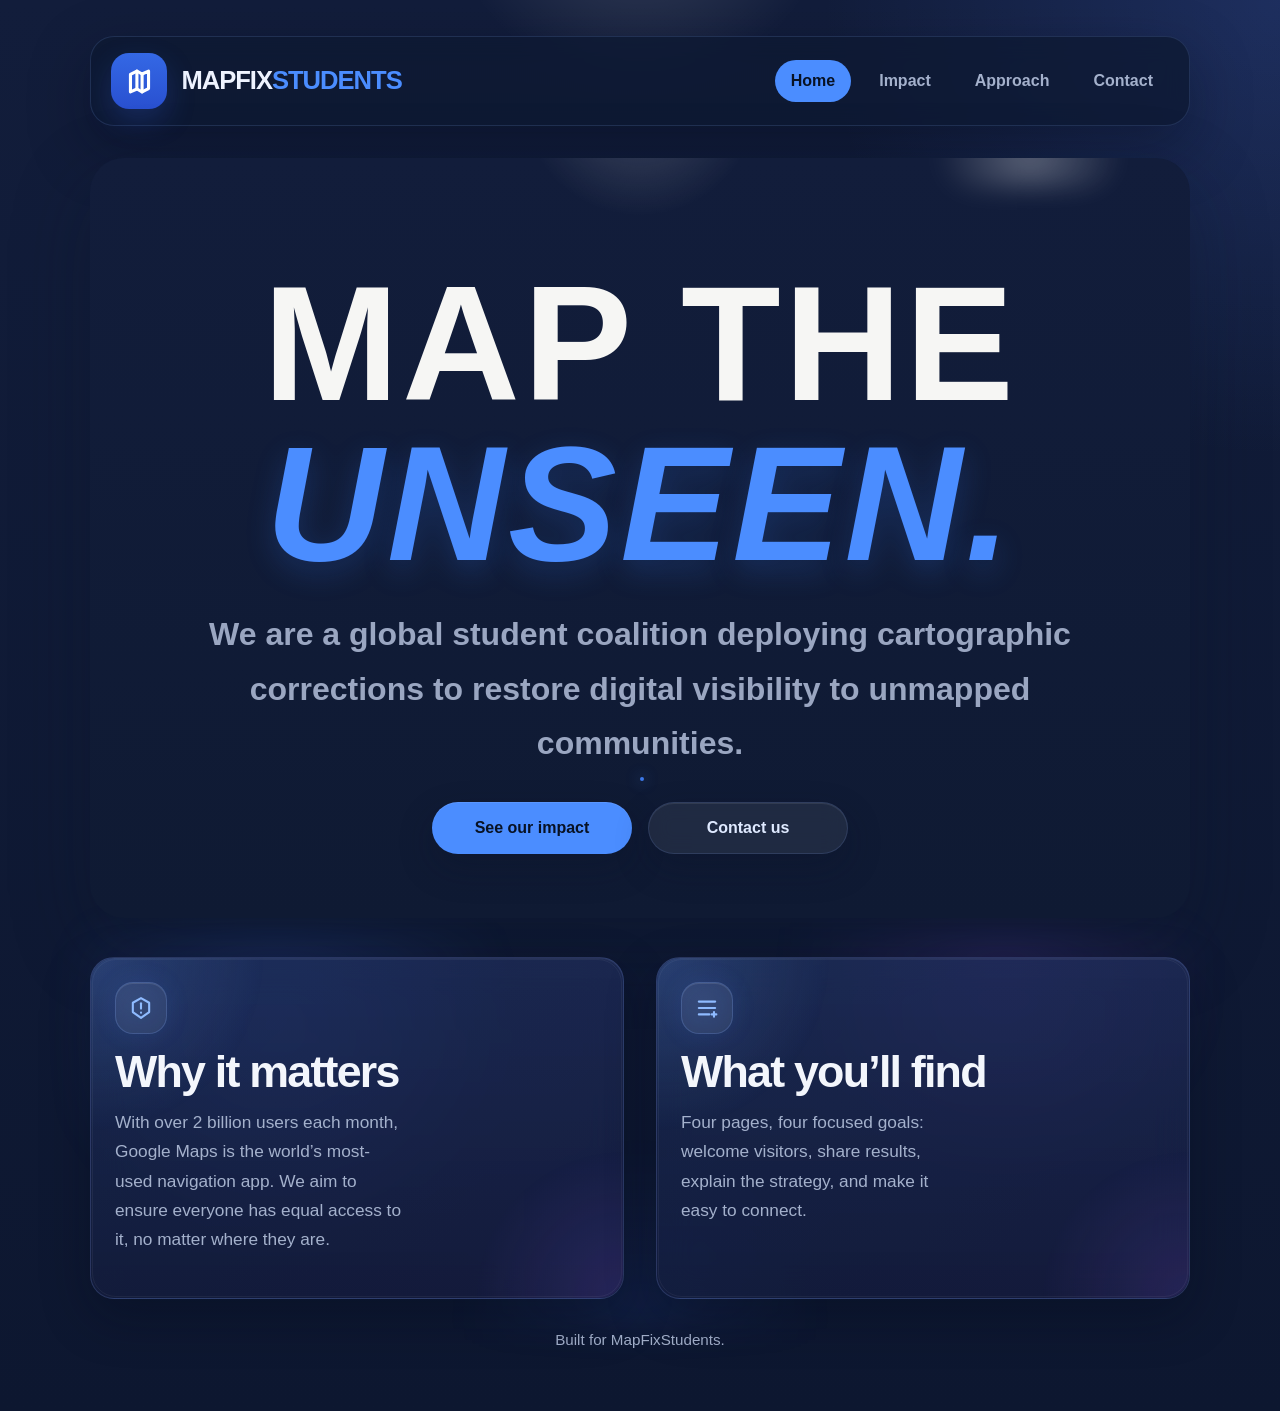
==== index.html @ 77eaa3ee "Add files via upload" ====
<!DOCTYPE html>
<html lang="en">
  <head>
    <meta charset="UTF-8" />
    <meta name="viewport" content="width=device-width, initial-scale=1.0" />
    <title>MapFixStudents | Home</title>
    <link rel="stylesheet" href="styles.css" />
  </head>
  <body>
    <div class="page-shell">
      <header class="site-header">
        <a class="brand" href="index.html" aria-label="MapFixStudents home">
          <span class="brand-mark" aria-hidden="true">
            <svg viewBox="0 0 24 24">
              <path d="M5 6.5 10 4l4 2.2L19 4v13.5L14 20l-4-2.2L5 20Z" />
              <path d="M10 4v13.8M14 6.2V20" />
            </svg>
          </span>
          <span class="brand-text">
            <span class="brand-mapfix">MapFix</span><span class="brand-students">Students</span>
          </span>
        </a>
        <nav class="nav-tabs" aria-label="Main navigation">
          <a class="active" href="index.html">Home</a>
          <a href="impact.html">Impact</a>
          <a href="approach.html">Approach</a>
          <a href="contact.html">Contact</a>
        </nav>
      </header>

      <main>
        <section class="monitor-panel" aria-label="MapFixStudents statement">
          <div class="monitor-inner">
            <h2 class="monitor-title">
              <span class="top">Map The</span>
              <span class="bottom">Unseen.</span>
            </h2>
            <p class="monitor-description">
              We are a global student coalition deploying cartographic
              corrections to restore digital visibility to unmapped communities.
            </p>
            <div class="monitor-actions">
              <a class="button primary monitor-button" href="impact.html">See our impact</a>
              <a class="button secondary monitor-button" href="contact.html">Contact us</a>
            </div>
          </div>
        </section>

        <section class="section feature-grid two">
          <article class="content-card feature-card">
            <div class="feature-icon" aria-hidden="true">
              <svg viewBox="0 0 24 24">
                <path d="M12 3.5 19 7.5v8L12 20.5 5 15.5v-8Z" />
                <path d="M12 8v4.5" />
                <path d="M12 16h.01" />
              </svg>
            </div>
            <h2 class="feature-title">Why it matters</h2>
            <p class="feature-copy">
              With over 2 billion users each month, Google Maps is the world’s
              most-used navigation app. We aim to ensure everyone has equal
              access to it, no matter where they are.
            </p>
          </article>
          <article class="content-card feature-card">
            <div class="feature-icon" aria-hidden="true">
              <svg viewBox="0 0 24 24">
                <path d="M5 6.5h14" />
                <path d="M5 12h14" />
                <path d="M5 17.5h9" />
                <path d="M18 15.5v4" />
                <path d="M16 17.5h4" />
              </svg>
            </div>
            <h2 class="feature-title">What you’ll find</h2>
            <p class="feature-copy">
              Four pages, four focused goals: welcome visitors, share results,
              explain the strategy, and make it easy to connect.
            </p>
          </article>
        </section>
      </main>

      <p class="footer-note">Built for MapFixStudents.</p>
    </div>
  </body>
</html>
---- styles.css ----
:root {
  --bg: #0d1730;
  --surface: rgba(16, 28, 56, 0.82);
  --surface-strong: #14234b;
  --text: #f3f6fc;
  --muted: #a4b1cc;
  --line: rgba(115, 150, 220, 0.18);
  --accent: #4b8dff;
  --accent-dark: #dfeaff;
  --highlight: rgba(75, 141, 255, 0.16);
  --shadow: 0 22px 60px rgba(5, 12, 28, 0.35);
  --monitor-bg: #0f1a33;
  --monitor-line: rgba(73, 132, 243, 0.34);
  --monitor-blue: #4b8dff;
  --monitor-blue-strong: #3475ea;
  --monitor-copy: #9aa6c1;
}

* {
  box-sizing: border-box;
}

@import url("https://fonts.googleapis.com/css2?family=Anton&family=Inter:wght@500;700;800&family=Rajdhani:wght@600;700&family=Sora:wght@700;800&display=swap");

body {
  margin: 0;
  min-height: 100vh;
  font-family: "Avenir Next", "Segoe UI", sans-serif;
  color: var(--text);
  background:
    radial-gradient(circle at 50% -8%, rgba(255, 255, 255, 0.18), transparent 12%),
    radial-gradient(circle at top right, rgba(82, 126, 255, 0.18), transparent 24%),
    linear-gradient(180deg, #121d3b 0%, var(--bg) 100%);
}

body.contact-page {
  color: var(--text);
  background:
    radial-gradient(circle at 50% -8%, rgba(255, 255, 255, 0.18), transparent 12%),
    radial-gradient(circle at top right, rgba(82, 126, 255, 0.18), transparent 24%),
    linear-gradient(180deg, #121d3b 0%, var(--bg) 100%);
}

a {
  color: inherit;
}

.page-shell {
  width: min(1100px, calc(100% - 2rem));
  margin: 0 auto;
  padding: 1.25rem 0 3rem;
}

.site-header {
  display: flex;
  align-items: center;
  justify-content: space-between;
  gap: 1rem;
  padding: 1rem 1.25rem;
  margin-top: 1rem;
  border: 1px solid var(--line);
  border-radius: 24px;
  background: rgba(14, 25, 50, 0.78);
  backdrop-filter: blur(12px);
  box-shadow: var(--shadow);
}

.brand {
  display: inline-flex;
  align-items: center;
  gap: 0.9rem;
  text-decoration: none;
}

.brand-mark {
  position: relative;
  display: inline-flex;
  align-items: center;
  justify-content: center;
  width: 56px;
  height: 56px;
  border-radius: 18px;
  background: linear-gradient(180deg, #3468e5 0%, #2950d0 100%);
  box-shadow: 0 12px 28px rgba(45, 86, 201, 0.28);
}

.brand-mark svg {
  width: 31px;
  height: 31px;
  stroke: #ffffff;
  stroke-width: 2.4;
  fill: none;
  stroke-linecap: round;
  stroke-linejoin: round;
}

.brand-text {
  display: inline-flex;
  align-items: baseline;
  font-family: "Inter", "Avenir Next", sans-serif;
  font-size: clamp(1.25rem, 2vw, 1.65rem);
  font-weight: 800;
  letter-spacing: -0.04em;
  text-transform: uppercase;
  line-height: 1;
}

.brand-text .brand-mapfix {
  color: #eef3ff;
}

.brand-text .brand-students {
  color: #4b8dff;
}

.nav-tabs {
  display: flex;
  flex-wrap: wrap;
  gap: 0.75rem;
}

.nav-tabs a {
  padding: 0.75rem 1rem;
  border-radius: 999px;
  text-decoration: none;
  color: var(--muted);
  font-weight: 600;
  transition: transform 160ms ease, background-color 160ms ease, color 160ms ease;
}

.nav-tabs a:hover,
.nav-tabs a:focus-visible {
  background: var(--highlight);
  color: #ffffff;
  transform: translateY(-1px);
}

.nav-tabs a.active {
  background: var(--accent);
  color: #081224;
}

.hero,
.content-card {
  border: 1px solid var(--line);
  border-radius: 32px;
  background: var(--surface);
  backdrop-filter: blur(10px);
  box-shadow: var(--shadow);
}

.hero {
  margin-top: 2rem;
  padding: 4rem 2rem;
}

.hero.centered {
  text-align: center;
}

.hero.centered h1,
.hero.centered .lead {
  max-width: none;
  margin-left: auto;
  margin-right: auto;
}

.impact-title {
  font-family: "Sora", "Inter", sans-serif;
  font-weight: 800;
  letter-spacing: -0.05em;
}

.eyebrow {
  display: inline-block;
  margin-bottom: 1rem;
  padding: 0.35rem 0.8rem;
  border-radius: 999px;
  background: rgba(75, 141, 255, 0.12);
  color: #7eafff;
  font-size: 0.85rem;
  font-weight: 700;
  letter-spacing: 0.12em;
  text-transform: uppercase;
}

h1,
h2 {
  margin: 0;
  font-family: "Anton", Impact, sans-serif;
  line-height: 1.05;
  letter-spacing: 0.02em;
}

h1 {
  max-width: 12ch;
  font-size: clamp(3rem, 7vw, 5.7rem);
}

h2 {
  font-size: clamp(2rem, 4vw, 3rem);
}

.lead {
  max-width: 56ch;
  margin-top: 1.25rem;
  font-size: 1.08rem;
  line-height: 1.75;
  color: var(--muted);
}

.cta-row {
  display: flex;
  flex-wrap: wrap;
  gap: 1rem;
  margin-top: 2rem;
}

.button {
  display: inline-flex;
  align-items: center;
  justify-content: center;
  min-height: 48px;
  padding: 0.9rem 1.25rem;
  border-radius: 999px;
  text-decoration: none;
  font-weight: 700;
}

.button.primary {
  background: var(--accent);
  color: #081224;
}

.button.secondary {
  border: 1px solid var(--line);
  background: rgba(255, 255, 255, 0.05);
  color: #dfeaff;
}

.grid {
  display: grid;
  gap: 1.25rem;
  margin-top: 1.5rem;
}

.grid.two {
  grid-template-columns: repeat(2, minmax(0, 1fr));
}

.content-card {
  padding: 1.5rem;
}

.content-card p,
.content-card li {
  color: var(--muted);
  line-height: 1.7;
}

.content-card ul {
  margin: 1rem 0 0;
  padding-left: 1.2rem;
}

.stat {
  font-size: clamp(2rem, 4vw, 3.3rem);
  font-weight: 800;
  color: #7eafff;
}

.section {
  margin-top: 2rem;
}

.feature-grid {
  display: grid;
  grid-template-columns: repeat(2, minmax(0, 1fr));
  position: relative;
  gap: 2rem;
  margin-top: 2.4rem;
  align-items: stretch;
}

.feature-grid::before {
  content: "";
  position: absolute;
  inset: -30px -18px;
  z-index: -1;
  border-radius: 34px;
  background:
    radial-gradient(circle at 18% 22%, rgba(71, 118, 255, 0.18), transparent 24%),
    radial-gradient(circle at 82% 10%, rgba(149, 85, 255, 0.14), transparent 22%),
    radial-gradient(circle at 50% 100%, rgba(49, 95, 221, 0.12), transparent 26%);
  filter: blur(16px);
}

.feature-card {
  position: relative;
  overflow: hidden;
  min-height: 0;
  padding: 1.5rem 1.5rem 1.6rem;
  border-radius: 24px;
  border: 1px solid rgba(145, 172, 255, 0.18);
  background:
    linear-gradient(180deg, rgba(28, 43, 84, 0.62) 0%, rgba(17, 25, 54, 0.72) 100%),
    linear-gradient(135deg, rgba(75, 141, 255, 0.12), rgba(138, 86, 255, 0.1));
  backdrop-filter: blur(18px);
  box-shadow:
    0 18px 50px rgba(4, 10, 26, 0.32),
    inset 0 1px 0 rgba(255, 255, 255, 0.06);
  transition:
    transform 220ms ease,
    box-shadow 220ms ease,
    border-color 220ms ease;
}

.feature-card::before {
  content: "";
  position: absolute;
  inset: 0;
  border-radius: inherit;
  background:
    radial-gradient(circle at top left, rgba(112, 164, 255, 0.22), transparent 28%),
    radial-gradient(circle at bottom right, rgba(153, 95, 255, 0.16), transparent 24%);
  opacity: 0.9;
  pointer-events: none;
}

.feature-card::after {
  content: "";
  position: absolute;
  inset: 1px;
  border-radius: inherit;
  border: 1px solid rgba(255, 255, 255, 0.05);
  pointer-events: none;
}

.feature-card:hover,
.feature-card:focus-within {
  transform: translateY(-8px);
  border-color: rgba(131, 178, 255, 0.34);
  box-shadow:
    0 28px 70px rgba(5, 14, 36, 0.42),
    0 0 30px rgba(77, 124, 255, 0.16),
    inset 0 1px 0 rgba(255, 255, 255, 0.08);
}

.feature-icon,
.feature-title,
.feature-copy {
  position: relative;
  z-index: 1;
}

.feature-icon {
  display: inline-flex;
  align-items: center;
  justify-content: center;
  width: 52px;
  height: 52px;
  margin-bottom: 1rem;
  border-radius: 18px;
  border: 1px solid rgba(132, 171, 255, 0.22);
  background: rgba(255, 255, 255, 0.06);
  box-shadow:
    inset 0 1px 0 rgba(255, 255, 255, 0.1),
    0 0 24px rgba(74, 124, 255, 0.12);
  backdrop-filter: blur(12px);
}

.feature-icon svg {
  width: 28px;
  height: 28px;
  stroke: #8fbbff;
  stroke-width: 1.8;
  fill: none;
  stroke-linecap: round;
  stroke-linejoin: round;
}

.feature-title {
  font-family: "Inter", "Segoe UI", sans-serif;
  font-size: clamp(2.1rem, 3.5vw, 3.5rem);
  font-weight: 800;
  line-height: 0.98;
  letter-spacing: -0.04em;
}

.feature-copy {
  max-width: 30ch;
  margin-top: 0.9rem;
  color: #bcc6df;
  font-family: "Inter", "Segoe UI", sans-serif;
  font-size: clamp(1rem, 1.35vw, 1.2rem);
  font-weight: 500;
  line-height: 1.6;
}

.footer-note {
  margin-top: 2rem;
  text-align: center;
  color: var(--muted);
  font-size: 0.95rem;
}

.contact-page .footer-note {
  color: #657694;
}

.contact-layout {
  display: grid;
  grid-template-columns: minmax(0, 1.05fr) minmax(420px, 0.9fr);
  gap: 3.5rem;
  align-items: start;
  margin-top: 2.5rem;
}

.contact-copy {
  padding: 0.5rem 0 0;
}

.contact-kicker {
  display: inline-block;
  color: #2d56d7;
  font-family: "Rajdhani", "Inter", sans-serif;
  font-size: 1.2rem;
  font-weight: 700;
  letter-spacing: 0.35em;
  text-transform: uppercase;
}

.contact-title {
  max-width: 7ch;
  margin-top: 1.75rem;
  color: #f4f7ff;
  font-family: "Sora", "Inter", sans-serif;
  font-size: clamp(3.7rem, 8vw, 7rem);
  font-weight: 800;
  line-height: 0.95;
  letter-spacing: -0.08em;
}

.contact-intro {
  max-width: 18ch;
  margin-top: 2.2rem;
  color: #aeb9d3;
  font-family: "Inter", "Segoe UI", sans-serif;
  font-size: clamp(1.35rem, 2.2vw, 1.9rem);
  font-weight: 600;
  line-height: 1.62;
}

.contact-hq-card {
  display: flex;
  align-items: center;
  gap: 1.5rem;
  width: min(100%, 620px);
  margin-top: 3.4rem;
  padding: 2rem 2.2rem;
  border: 1px solid rgba(53, 94, 198, 0.08);
  border-radius: 32px;
  background:
    radial-gradient(circle at bottom left, rgba(65, 127, 255, 0.12), transparent 28%),
    linear-gradient(180deg, rgba(255, 255, 255, 0.96) 0%, rgba(247, 250, 255, 0.96) 100%);
  box-shadow: 0 22px 60px rgba(38, 69, 136, 0.08);
}

.contact-hq-icon {
  display: inline-flex;
  align-items: center;
  justify-content: center;
  width: 96px;
  height: 96px;
  border-radius: 28px;
  background: linear-gradient(180deg, #3159db 0%, #2b51d0 100%);
  box-shadow: 0 16px 40px rgba(49, 89, 219, 0.22);
}

.contact-hq-icon svg {
  width: 42px;
  height: 42px;
  stroke: #ffffff;
  stroke-width: 1.9;
  fill: none;
  stroke-linecap: round;
  stroke-linejoin: round;
}

.contact-hq-label {
  margin: 0 0 0.55rem;
  color: #a0adc2;
  font-family: "Rajdhani", "Inter", sans-serif;
  font-size: 1.05rem;
  font-weight: 700;
  letter-spacing: 0.18em;
  text-transform: uppercase;
}

.contact-hq-email {
  color: #111b35;
  font-family: "Inter", "Segoe UI", sans-serif;
  font-size: clamp(1.8rem, 2.5vw, 2.35rem);
  font-weight: 800;
  letter-spacing: -0.05em;
  text-decoration: none;
}

.contact-form-shell {
  position: relative;
  overflow: hidden;
  padding: 3.2rem 3rem 3rem;
  border-radius: 58px;
  background: linear-gradient(180deg, #111c39 0%, #111a34 100%);
  box-shadow: 0 34px 90px rgba(10, 22, 53, 0.24);
}

.contact-form-orb {
  position: absolute;
  top: -90px;
  right: -70px;
  width: 290px;
  height: 290px;
  border-radius: 50%;
  background: radial-gradient(circle, rgba(43, 75, 157, 0.9) 0%, rgba(26, 44, 92, 0.92) 55%, rgba(17, 28, 57, 0) 72%);
  opacity: 0.95;
}

.contact-form-title {
  position: relative;
  z-index: 1;
  color: #ffffff;
  font-family: "Inter", "Segoe UI", sans-serif;
  font-size: clamp(2rem, 3vw, 3.25rem);
  font-weight: 800;
  letter-spacing: -0.06em;
}

.contact-form {
  position: relative;
  z-index: 1;
  display: grid;
  gap: 2rem;
  margin-top: 2.6rem;
}

.contact-form input,
.contact-form textarea {
  width: 100%;
  border: 0;
  border-radius: 30px;
  background: #263148;
  color: #ffffff;
  font-family: "Inter", "Segoe UI", sans-serif;
  font-size: 1.15rem;
  font-weight: 700;
  outline: none;
}

.contact-form input {
  min-height: 118px;
  padding: 0 2rem;
}

.contact-form textarea {
  min-height: 265px;
  padding: 2rem;
  resize: vertical;
}

.contact-form input::placeholder,
.contact-form textarea::placeholder {
  color: #6b7b98;
}

.contact-submit {
  display: inline-flex;
  align-items: center;
  justify-content: center;
  gap: 0.75rem;
  min-height: 124px;
  border: 0;
  border-radius: 32px;
  background: linear-gradient(180deg, #3b69e9 0%, #2f63e5 100%);
  color: #ffffff;
  font-family: "Inter", "Segoe UI", sans-serif;
  font-size: clamp(1.5rem, 2vw, 2rem);
  font-weight: 800;
  letter-spacing: -0.05em;
  cursor: pointer;
  box-shadow: 0 16px 40px rgba(47, 99, 229, 0.34);
  transition: transform 180ms ease, box-shadow 180ms ease;
}

.contact-submit:hover,
.contact-submit:focus-visible {
  transform: translateY(-3px);
  box-shadow: 0 24px 52px rgba(47, 99, 229, 0.42);
}

.sr-only {
  position: absolute;
  width: 1px;
  height: 1px;
  padding: 0;
  margin: -1px;
  overflow: hidden;
  clip: rect(0, 0, 0, 0);
  white-space: nowrap;
  border: 0;
}

.monitor-panel {
  position: relative;
  overflow: hidden;
  margin-top: 2rem;
  padding: 4.5rem 1.5rem 4rem;
  border-radius: 34px;
  background:
    radial-gradient(circle at 50% -8%, rgba(255, 255, 255, 0.2), transparent 12%),
    linear-gradient(180deg, #121d3b 0%, var(--monitor-bg) 100%);
  box-shadow: 0 28px 80px rgba(11, 20, 40, 0.28);
}

.monitor-panel::before,
.monitor-panel::after {
  content: "";
  position: absolute;
  border-radius: 999px;
  pointer-events: none;
}

.monitor-panel::before {
  top: -34px;
  right: 70px;
  width: 180px;
  height: 64px;
  background: radial-gradient(circle, rgba(255, 255, 255, 0.85), rgba(255, 255, 255, 0));
  filter: blur(12px);
  opacity: 0.35;
}

.monitor-panel::after {
  inset: auto auto 18% 50%;
  width: 4px;
  height: 4px;
  background: rgba(65, 132, 255, 0.9);
  box-shadow: 0 0 14px rgba(65, 132, 255, 0.9);
}

.monitor-inner {
  position: relative;
  z-index: 1;
  max-width: 1080px;
  margin: 0 auto;
  text-align: center;
}

.monitor-status {
  display: inline-flex;
  align-items: center;
  justify-content: center;
  min-width: min(100%, 590px);
  padding: 0.95rem 1.5rem 0.9rem;
  border: 1.5px solid var(--monitor-line);
  border-radius: 999px;
  color: #5f95ec;
  font-family: "Rajdhani", "Avenir Next", sans-serif;
  font-size: clamp(1rem, 1.5vw, 1.3rem);
  font-weight: 700;
  letter-spacing: 0.22em;
  text-transform: uppercase;
}

.monitor-title {
  margin-top: 2.6rem;
  line-height: 0.88;
  text-transform: uppercase;
}

.monitor-title .top,
.monitor-title .bottom {
  display: block;
  font-family: "Anton", Impact, sans-serif;
  font-size: clamp(5rem, 16vw, 10.2rem);
  letter-spacing: 0.02em;
}

.monitor-title .top {
  color: #f6f6f4;
}

.monitor-title .bottom {
  margin-top: 0.1em;
  color: var(--monitor-blue);
  font-style: italic;
  text-shadow: 0 10px 30px rgba(52, 117, 234, 0.24);
}

.monitor-description {
  max-width: 900px;
  margin: 2rem auto 0;
  color: var(--monitor-copy);
  font-family: "Inter", "Segoe UI", sans-serif;
  font-size: clamp(1.35rem, 2.6vw, 2rem);
  font-weight: 700;
  line-height: 1.7;
}

.monitor-actions {
  display: flex;
  justify-content: center;
  flex-wrap: wrap;
  gap: 1rem;
  margin-top: 2rem;
}

.monitor-button {
  min-width: 200px;
  padding: 1rem 1.5rem;
  border-radius: 999px;
  box-shadow:
    0 14px 34px rgba(10, 18, 40, 0.28),
    inset 0 1px 0 rgba(255, 255, 255, 0.08);
}

.monitor-button.secondary {
  background: rgba(255, 255, 255, 0.07);
  backdrop-filter: blur(10px);
}

@media (max-width: 760px) {
  .site-header {
    flex-direction: column;
    align-items: flex-start;
  }

  .nav-tabs {
    width: 100%;
  }

  .nav-tabs a {
    flex: 1 1 calc(50% - 0.75rem);
    text-align: center;
  }

  .hero {
    padding: 3rem 1.25rem;
  }

  .grid.two {
    grid-template-columns: 1fr;
  }

  .feature-grid {
    grid-template-columns: 1fr;
    gap: 1.25rem;
  }

  .feature-grid::before {
    inset: -18px -10px;
  }

  .feature-card {
    min-height: 0;
    padding: 1.5rem 1.35rem 1.6rem;
  }

  .feature-icon {
    width: 56px;
    height: 56px;
    border-radius: 18px;
    margin-bottom: 1rem;
  }

  .feature-copy {
    max-width: none;
    line-height: 1.6;
  }

  .monitor-panel {
    padding: 3rem 1rem 2.75rem;
  }

  .monitor-status {
    min-width: 0;
    width: 100%;
    letter-spacing: 0.12em;
  }

  .monitor-description {
    line-height: 1.5;
  }

  .monitor-actions {
    margin-top: 1.6rem;
  }

  .monitor-button {
    width: 100%;
    min-width: 0;
  }

  .contact-layout {
    grid-template-columns: 1fr;
    gap: 2rem;
  }

  .contact-title,
  .contact-intro {
    max-width: none;
  }

  .contact-hq-card {
    padding: 1.5rem;
    border-radius: 24px;
  }

  .contact-hq-icon {
    width: 74px;
    height: 74px;
    border-radius: 22px;
  }

  .contact-form-shell {
    padding: 2rem 1.25rem 1.25rem;
    border-radius: 34px;
  }

  .contact-form {
    gap: 1.25rem;
    margin-top: 1.5rem;
  }

  .contact-form input {
    min-height: 72px;
    padding: 0 1.2rem;
    border-radius: 22px;
  }

  .contact-form textarea {
    min-height: 180px;
    padding: 1.2rem;
    border-radius: 22px;
  }

  .contact-submit {
    min-height: 78px;
    border-radius: 24px;
    font-size: 1.25rem;
  }
}
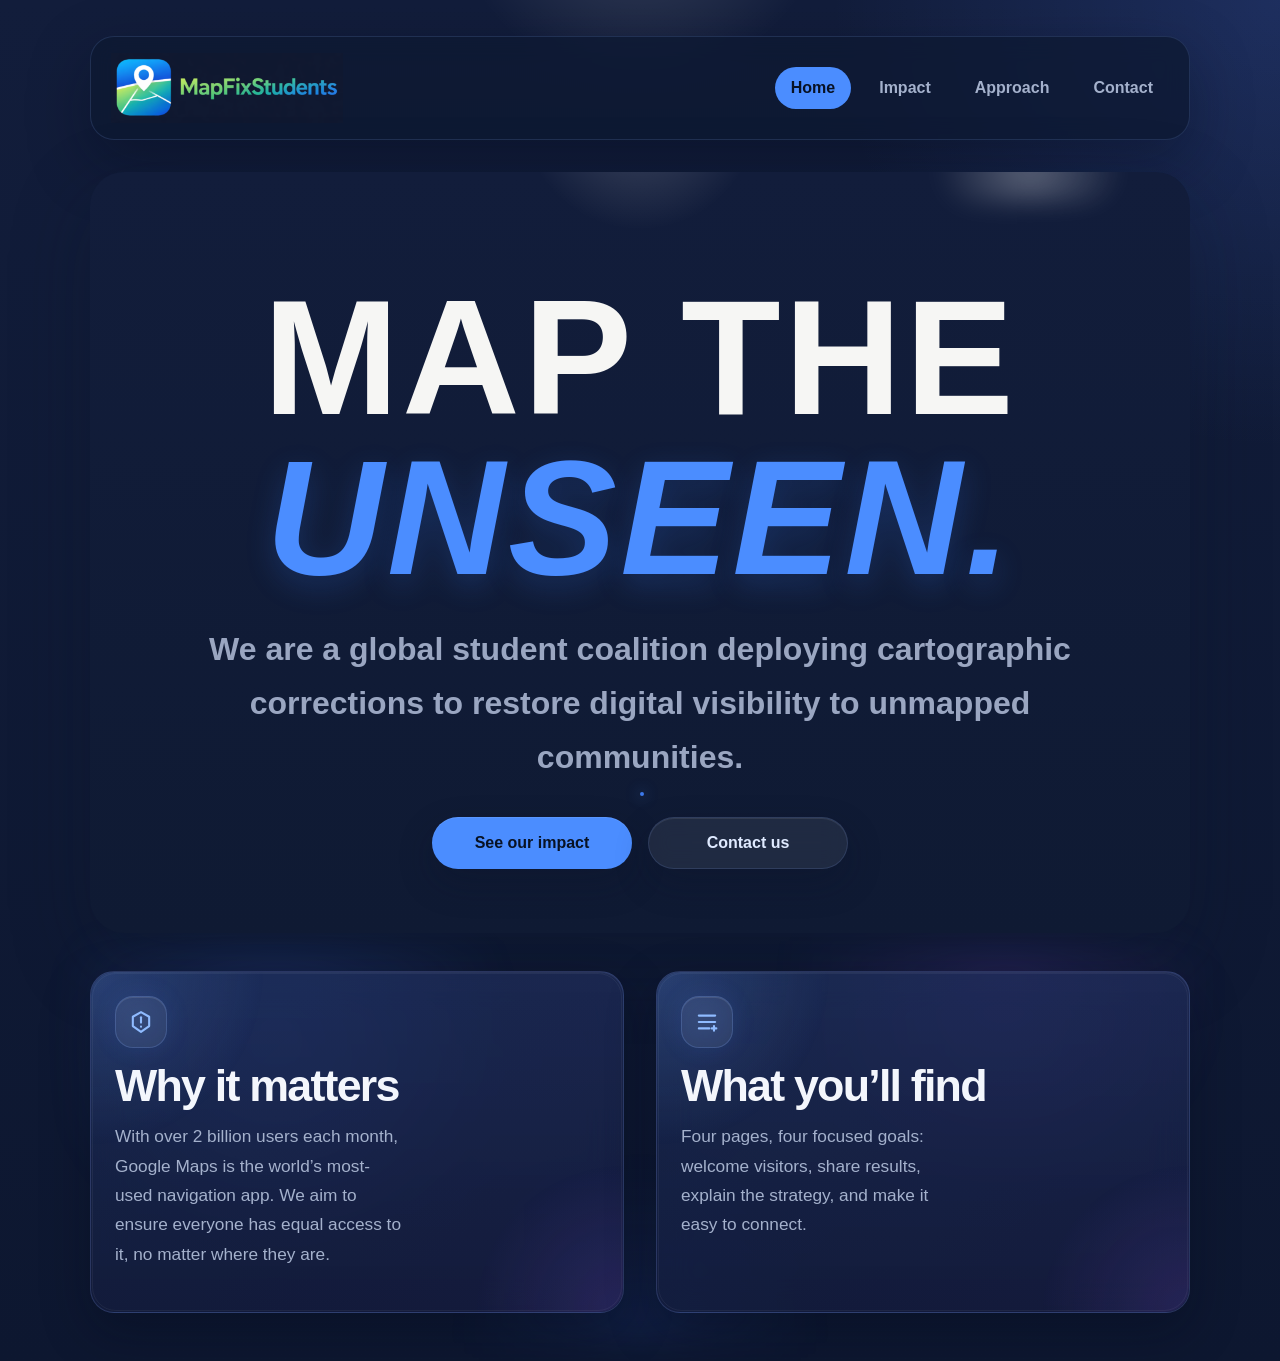
==== commit 1abbd62a: "Add files via upload" ====
--- a/index.html
+++ b/index.html
@@ -4,21 +4,14 @@
     <meta charset="UTF-8" />
     <meta name="viewport" content="width=device-width, initial-scale=1.0" />
     <title>MapFixStudents | Home</title>
+    <link rel="icon" type="image/png" href="favicon.png" />
     <link rel="stylesheet" href="styles.css" />
   </head>
   <body>
     <div class="page-shell">
       <header class="site-header">
         <a class="brand" href="index.html" aria-label="MapFixStudents home">
-          <span class="brand-mark" aria-hidden="true">
-            <svg viewBox="0 0 24 24">
-              <path d="M5 6.5 10 4l4 2.2L19 4v13.5L14 20l-4-2.2L5 20Z" />
-              <path d="M10 4v13.8M14 6.2V20" />
-            </svg>
-          </span>
-          <span class="brand-text">
-            <span class="brand-mapfix">MapFix</span><span class="brand-students">Students</span>
-          </span>
+          <img class="brand-logo" src="logo.png?v=4" alt="MapFixStudents" />
         </a>
         <nav class="nav-tabs" aria-label="Main navigation">
           <a class="active" href="index.html">Home</a>
@@ -80,8 +73,6 @@
           </article>
         </section>
       </main>
-
-      <p class="footer-note">Built for MapFixStudents.</p>
     </div>
   </body>
 </html>
--- a/styles.css
+++ b/styles.css
@@ -68,49 +68,16 @@
 .brand {
   display: inline-flex;
   align-items: center;
-  gap: 0.9rem;
+  justify-content: center;
   text-decoration: none;
 }
 
-.brand-mark {
-  position: relative;
-  display: inline-flex;
-  align-items: center;
-  justify-content: center;
-  width: 56px;
-  height: 56px;
-  border-radius: 18px;
-  background: linear-gradient(180deg, #3468e5 0%, #2950d0 100%);
-  box-shadow: 0 12px 28px rgba(45, 86, 201, 0.28);
-}
-
-.brand-mark svg {
-  width: 31px;
-  height: 31px;
-  stroke: #ffffff;
-  stroke-width: 2.4;
-  fill: none;
-  stroke-linecap: round;
-  stroke-linejoin: round;
-}
-
-.brand-text {
-  display: inline-flex;
-  align-items: baseline;
-  font-family: "Inter", "Avenir Next", sans-serif;
-  font-size: clamp(1.25rem, 2vw, 1.65rem);
-  font-weight: 800;
-  letter-spacing: -0.04em;
-  text-transform: uppercase;
-  line-height: 1;
-}
-
-.brand-text .brand-mapfix {
-  color: #eef3ff;
-}
-
-.brand-text .brand-students {
-  color: #4b8dff;
+.brand-logo {
+  display: block;
+  width: auto;
+  height: clamp(64px, 5.5vw, 80px);
+  max-width: min(380px, 48vw);
+  object-fit: contain;
 }
 
 .nav-tabs {
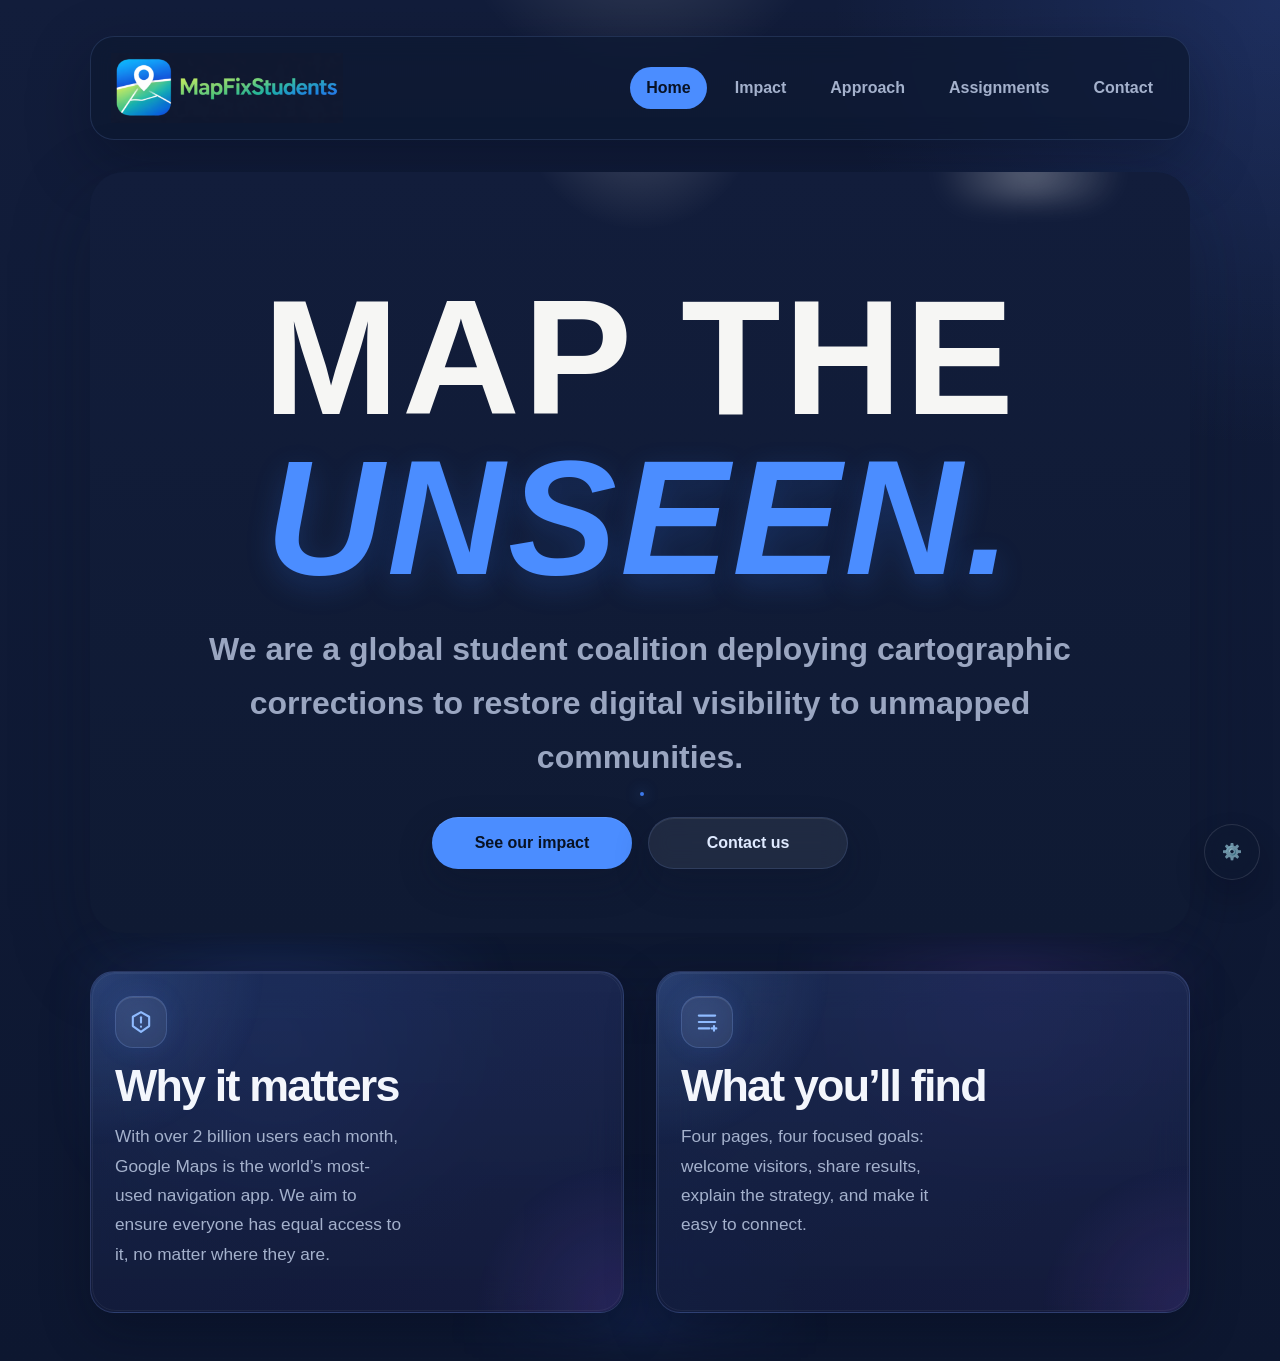
==== commit 1840b99c: "Add files via upload" ====
--- a/index.html
+++ b/index.html
@@ -4,7 +4,7 @@
     <meta charset="UTF-8" />
     <meta name="viewport" content="width=device-width, initial-scale=1.0" />
     <title>MapFixStudents | Home</title>
-    <link rel="icon" type="image/png" href="favicon.png" />
+    <link rel="icon" type="image/png" href="favicon.png?v=2" />
     <link rel="stylesheet" href="styles.css" />
   </head>
   <body>
@@ -17,6 +17,7 @@
           <a class="active" href="index.html">Home</a>
           <a href="impact.html">Impact</a>
           <a href="approach.html">Approach</a>
+          <a href="assignments.html">Assignments</a>
           <a href="contact.html">Contact</a>
         </nav>
       </header>
@@ -73,6 +74,15 @@
           </article>
         </section>
       </main>
+
+      <button
+        class="dev-mode-toggle"
+        type="button"
+        aria-label="Toggle developer mode"
+      >
+        ⚙️
+      </button>
     </div>
+    <script src="dev-mode.js"></script>
   </body>
 </html>
--- a/styles.css
+++ b/styles.css
@@ -20,7 +20,7 @@
   box-sizing: border-box;
 }
 
-@import url("https://fonts.googleapis.com/css2?family=Anton&family=Inter:wght@500;700;800&family=Rajdhani:wght@600;700&family=Sora:wght@700;800&display=swap");
+@import url("https://fonts.googleapis.com/css2?family=Anton&family=Inter:wght@500;700;800&family=Montserrat:wght@800&family=Poppins:wght@600;700&family=Rajdhani:wght@600;700&family=Sora:wght@700;800&display=swap");
 
 body {
   margin: 0;
@@ -134,6 +134,12 @@
 
 .impact-title {
   font-family: "Sora", "Inter", sans-serif;
+  font-weight: 800;
+  letter-spacing: -0.05em;
+}
+
+.assignments-title {
+  font-family: "Montserrat", "Inter", sans-serif;
   font-weight: 800;
   letter-spacing: -0.05em;
 }
@@ -565,6 +571,30 @@
   box-shadow: 0 24px 52px rgba(47, 99, 229, 0.42);
 }
 
+.impact-map-section {
+  margin-top: 2rem;
+  padding-top: 2rem;
+  border-top: 1px solid var(--line);
+}
+
+.impact-map-caption {
+  margin-bottom: 1rem;
+  text-align: center;
+  font-family: "Poppins", "Inter", sans-serif;
+  font-weight: 700;
+  letter-spacing: -0.03em;
+}
+
+.impact-map-frame {
+  display: block;
+  width: 100%;
+  min-height: 640px;
+  border: 0;
+  border-radius: 28px;
+  overflow: hidden;
+  box-shadow: var(--shadow);
+}
+
 .sr-only {
   position: absolute;
   width: 1px;
@@ -575,6 +605,51 @@
   clip: rect(0, 0, 0, 0);
   white-space: nowrap;
   border: 0;
+}
+
+.dev-mode-toggle {
+  position: fixed;
+  right: 1.25rem;
+  bottom: 1.25rem;
+  z-index: 1000;
+  display: inline-flex;
+  align-items: center;
+  justify-content: center;
+  min-width: 56px;
+  height: 56px;
+  padding: 0 1rem;
+  border: 1px solid rgba(255, 255, 255, 0.14);
+  border-radius: 999px;
+  background: rgba(15, 26, 51, 0.72);
+  color: #f4f7ff;
+  font-family: "Inter", "Segoe UI", sans-serif;
+  font-size: 1rem;
+  font-weight: 700;
+  line-height: 1;
+  cursor: pointer;
+  opacity: 0.8;
+  backdrop-filter: blur(12px);
+  box-shadow: 0 16px 34px rgba(4, 10, 26, 0.28);
+  transition:
+    opacity 160ms ease,
+    transform 160ms ease,
+    box-shadow 160ms ease,
+    background-color 160ms ease;
+}
+
+.dev-mode-toggle:hover,
+.dev-mode-toggle:focus-visible {
+  opacity: 1;
+  transform: translateY(-2px);
+  box-shadow: 0 22px 42px rgba(4, 10, 26, 0.36);
+}
+
+body.dev-mode .dev-mode-toggle {
+  min-width: 112px;
+  background: rgba(75, 141, 255, 0.9);
+  color: #081224;
+  border-color: rgba(75, 141, 255, 0.4);
+  opacity: 1;
 }
 
 .monitor-panel {
@@ -816,4 +891,16 @@
     border-radius: 24px;
     font-size: 1.25rem;
   }
-}
+
+  .impact-map-frame {
+    min-height: 480px;
+    border-radius: 22px;
+  }
+
+  .dev-mode-toggle {
+    right: 1rem;
+    bottom: 1rem;
+    min-width: 52px;
+    height: 52px;
+  }
+}
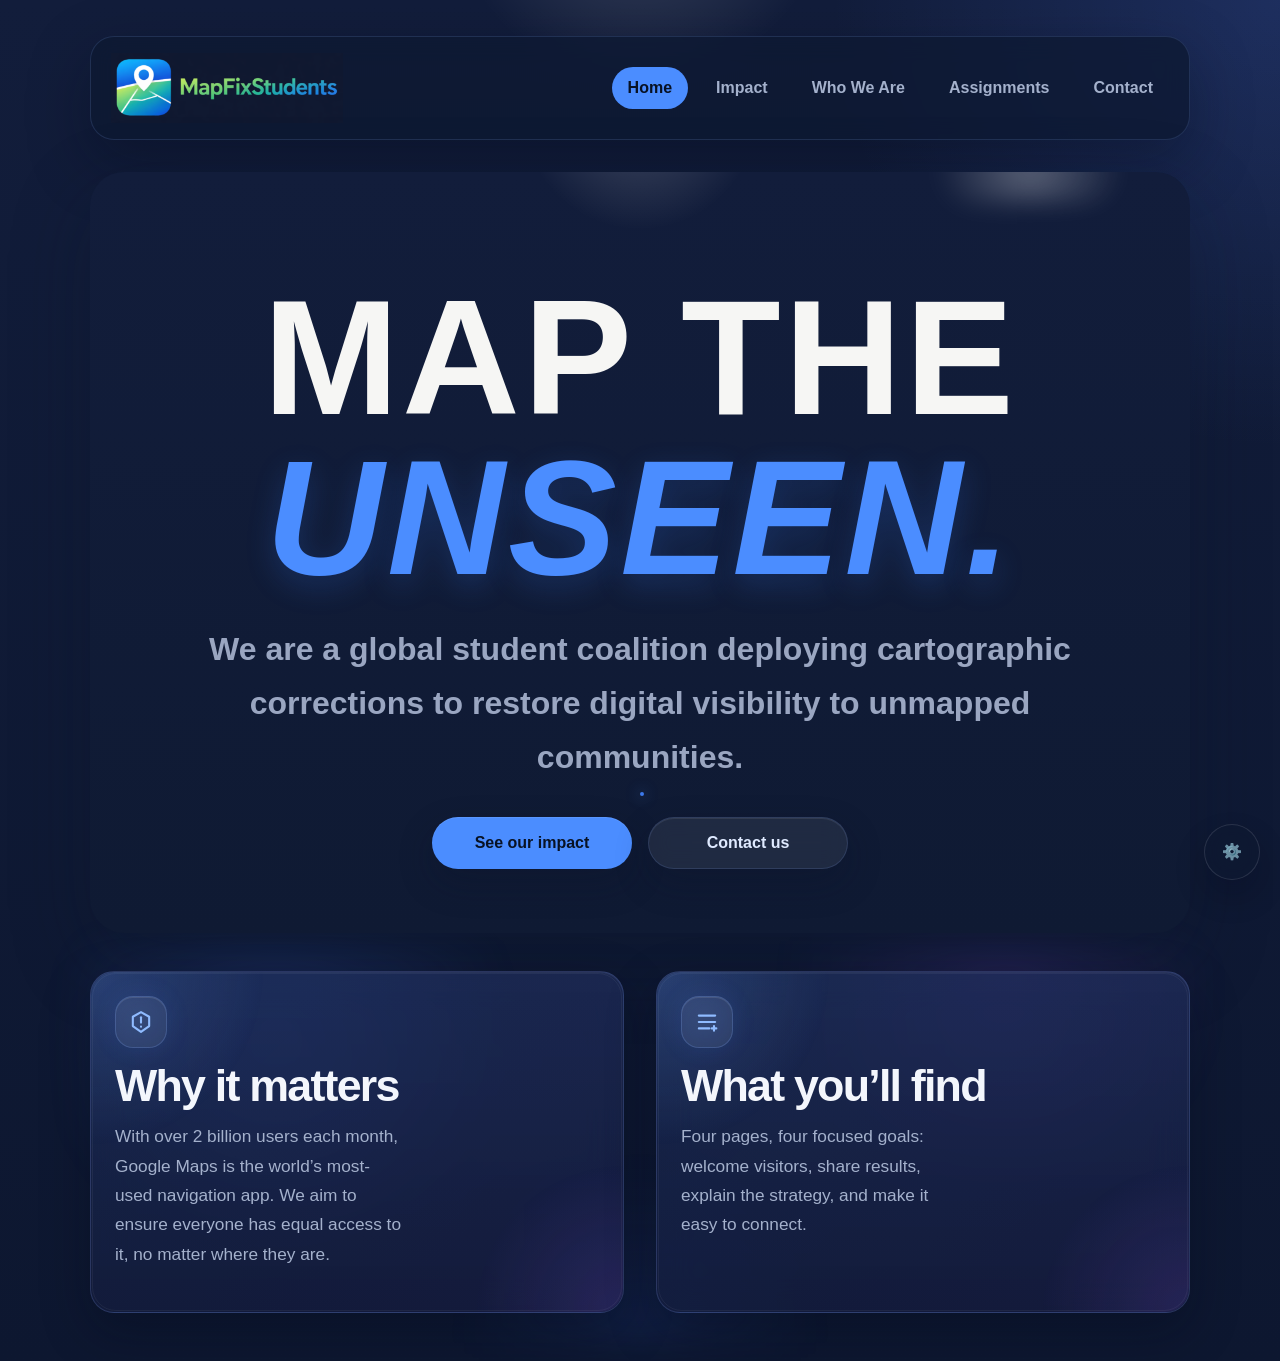
==== commit 120412ae: "Add files via upload" ====
--- a/index.html
+++ b/index.html
@@ -16,7 +16,7 @@
         <nav class="nav-tabs" aria-label="Main navigation">
           <a class="active" href="index.html">Home</a>
           <a href="impact.html">Impact</a>
-          <a href="approach.html">Approach</a>
+          <a href="approach.html">Who We Are</a>
           <a href="assignments.html">Assignments</a>
           <a href="contact.html">Contact</a>
         </nav>
--- a/styles.css
+++ b/styles.css
@@ -585,10 +585,29 @@
   letter-spacing: -0.03em;
 }
 
+.impact-leaderboard-header {
+  margin-top: 2rem;
+  padding-top: 2rem;
+  border-top: 1px solid var(--line);
+}
+
 .impact-map-frame {
   display: block;
   width: 100%;
-  min-height: 640px;
+  height: 100px;
+  min-height: 700px;
+  border: 0;
+  border-radius: 28px;
+  overflow: hidden;
+  box-shadow: var(--shadow);
+}
+
+.impact-leaderboard-frame {
+  display: block;
+  width: 100%;
+  height: 100px;
+  min-height: 900px;
+  margin-top: 1.5rem;
   border: 0;
   border-radius: 28px;
   overflow: hidden;
@@ -893,7 +912,12 @@
   }
 
   .impact-map-frame {
-    min-height: 480px;
+    min-height: 520px;
+    border-radius: 22px;
+  }
+
+  .impact-leaderboard-frame {
+    min-height: 900px;
     border-radius: 22px;
   }
 
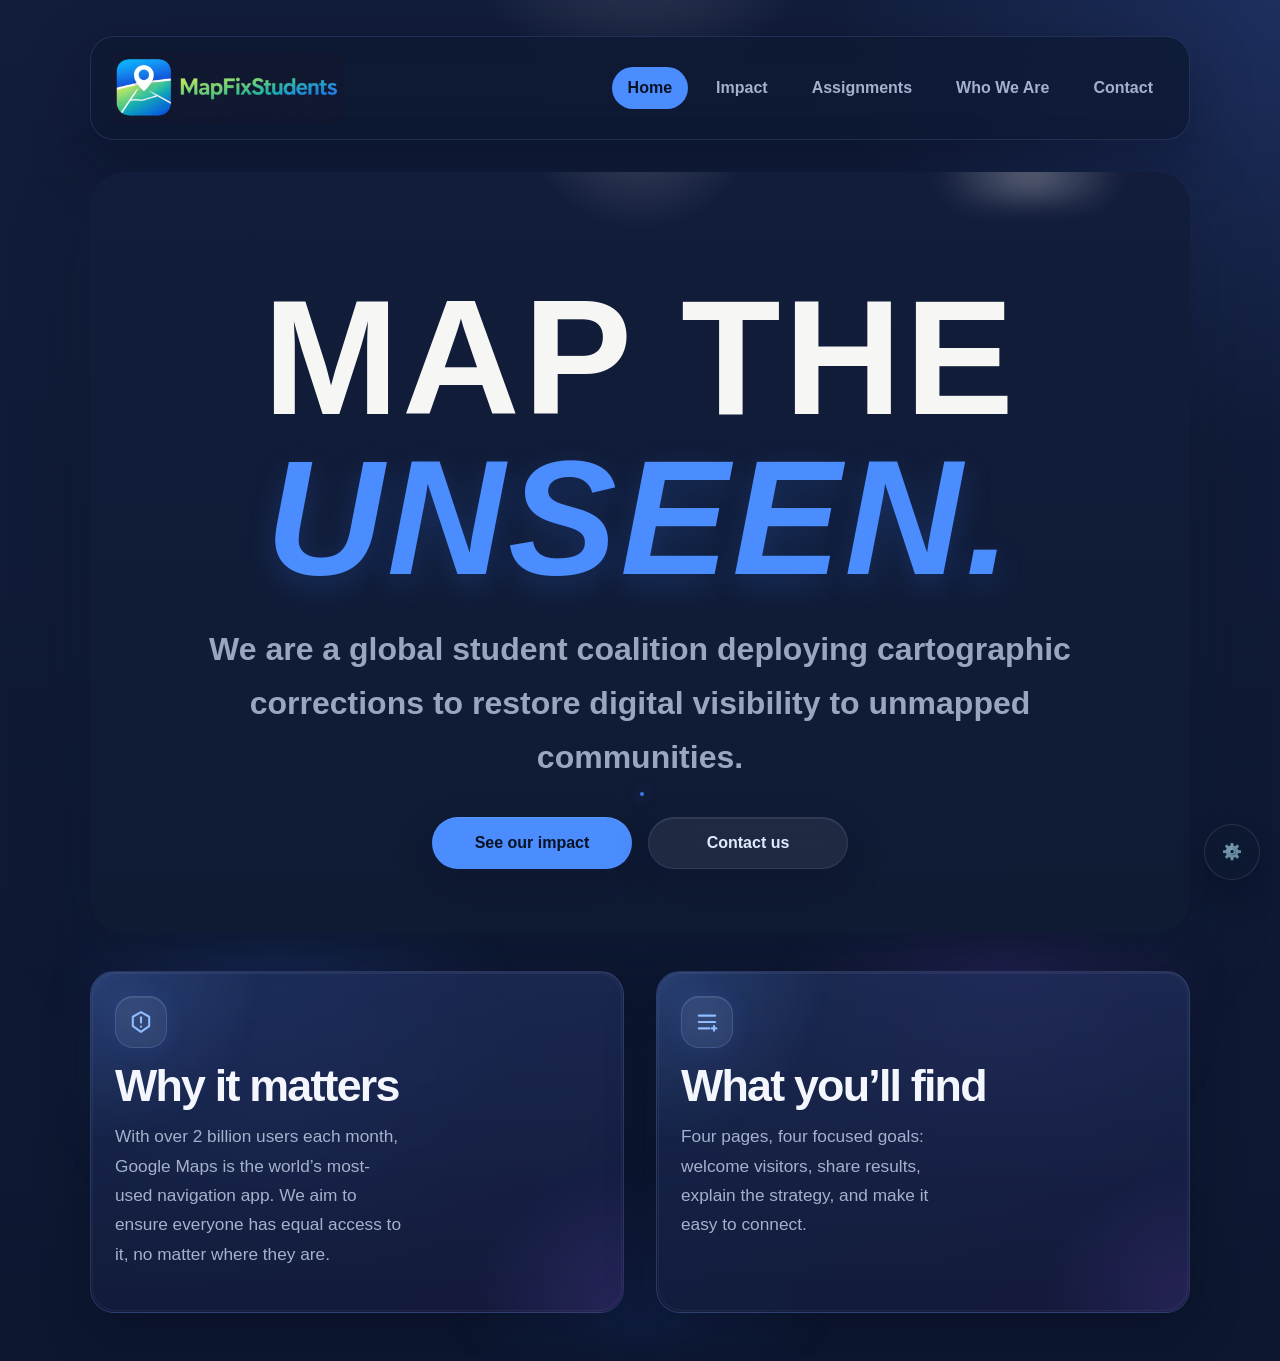
==== commit fcb2b13a: "Add files via upload" ====
--- a/index.html
+++ b/index.html
@@ -16,8 +16,8 @@
         <nav class="nav-tabs" aria-label="Main navigation">
           <a class="active" href="index.html">Home</a>
           <a href="impact.html">Impact</a>
+          <a href="assignments.html">Assignments</a>
           <a href="approach.html">Who We Are</a>
-          <a href="assignments.html">Assignments</a>
           <a href="contact.html">Contact</a>
         </nav>
       </header>
--- a/styles.css
+++ b/styles.css
@@ -142,6 +142,356 @@
   font-family: "Montserrat", "Inter", sans-serif;
   font-weight: 800;
   letter-spacing: -0.05em;
+}
+
+.assignments-grid {
+  display: grid;
+  grid-template-columns: repeat(3, minmax(0, 1fr));
+  gap: 1.5rem;
+  margin-top: 2rem;
+}
+
+.assignment-card {
+  position: relative;
+  overflow: hidden;
+  border-radius: 16px;
+  background: #16263d;
+  box-shadow: 0 18px 42px rgba(4, 10, 26, 0.28);
+  transition: transform 160ms ease, box-shadow 160ms ease, filter 160ms ease;
+}
+
+.assignment-card:hover,
+.assignment-card:focus-within {
+  transform: translateY(-4px);
+  filter: brightness(1.03);
+  box-shadow: 0 24px 52px rgba(4, 10, 26, 0.34);
+}
+
+.assignment-card-image {
+  display: block;
+  width: 100%;
+  aspect-ratio: 16 / 10;
+  object-fit: cover;
+  background: #22324a;
+}
+
+.assignment-card-body {
+  display: grid;
+  gap: 1rem;
+  padding: 1rem;
+}
+
+.assignment-card-menu {
+  position: absolute;
+  top: 0.85rem;
+  right: 0.85rem;
+  z-index: 3;
+}
+
+.assignment-card-menu-trigger {
+  display: none;
+  align-items: center;
+  justify-content: center;
+  width: 36px;
+  height: 36px;
+  border: 1px solid rgba(255, 255, 255, 0.08);
+  border-radius: 999px;
+  background: rgba(22, 38, 61, 0.92);
+  color: #eef4ff;
+  font-size: 1.1rem;
+  line-height: 1;
+  cursor: pointer;
+  opacity: 0;
+  transform: translateY(-4px) scale(0.96);
+  transition:
+    opacity 160ms ease,
+    transform 160ms ease,
+    background-color 160ms ease;
+}
+
+body.dev-mode .assignment-card:hover .assignment-card-menu-trigger,
+body.dev-mode .assignment-card:focus-within .assignment-card-menu-trigger {
+  display: inline-flex;
+  opacity: 1;
+  transform: translateY(0) scale(1);
+}
+
+.assignment-card-menu-trigger:hover,
+.assignment-card-menu-trigger:focus-visible {
+  background: rgba(34, 54, 84, 0.96);
+}
+
+.assignment-card-menu-dropdown {
+  position: absolute;
+  top: calc(100% + 0.5rem);
+  right: 0;
+  min-width: 180px;
+  padding: 0.35rem;
+  border: 1px solid rgba(255, 255, 255, 0.08);
+  border-radius: 12px;
+  background: #16263d;
+  box-shadow: 0 18px 40px rgba(4, 10, 26, 0.34);
+  opacity: 0;
+  pointer-events: none;
+  transform: translateY(-6px) scale(0.98);
+  transition: opacity 160ms ease, transform 160ms ease;
+}
+
+.assignment-card-menu.is-open .assignment-card-menu-dropdown {
+  opacity: 1;
+  pointer-events: auto;
+  transform: translateY(0) scale(1);
+}
+
+.assignment-card-menu-item {
+  width: 100%;
+  padding: 0.75rem 0.85rem;
+  border: 0;
+  border-radius: 10px;
+  background: transparent;
+  color: #eef4ff;
+  font-family: "Inter", "Segoe UI", sans-serif;
+  font-size: 0.95rem;
+  font-weight: 600;
+  text-align: left;
+  cursor: pointer;
+  transition: background-color 160ms ease;
+}
+
+.assignment-card-menu-item:hover,
+.assignment-card-menu-item:focus-visible {
+  background: rgba(255, 255, 255, 0.08);
+}
+
+.assignment-card-title {
+  margin: 0;
+  color: #eef4ff;
+  font-family: "Inter", "Segoe UI", sans-serif;
+  font-size: 1.05rem;
+  font-weight: 700;
+  line-height: 1.4;
+}
+
+.assignment-card-link {
+  display: inline-flex;
+  align-items: center;
+  justify-content: center;
+  min-height: 46px;
+  padding: 0.8rem 1rem;
+  border-radius: 12px;
+  background: linear-gradient(180deg, #4b8dff 0%, #3d78e1 100%);
+  color: #081224;
+  font-family: "Inter", "Segoe UI", sans-serif;
+  font-size: 0.98rem;
+  font-weight: 800;
+  text-decoration: none;
+  transition: transform 160ms ease, box-shadow 160ms ease, filter 160ms ease;
+  box-shadow: 0 14px 28px rgba(61, 120, 225, 0.26);
+}
+
+.assignment-card-link:hover,
+.assignment-card-link:focus-visible {
+  transform: translateY(-2px);
+  filter: brightness(1.04);
+  box-shadow: 0 18px 34px rgba(61, 120, 225, 0.32);
+}
+
+.assignment-card.is-complete {
+  opacity: 0.72;
+}
+
+.assignment-card.is-complete .assignment-card-image {
+  filter: grayscale(0.2) brightness(0.82);
+}
+
+.assignment-card-status {
+  display: none;
+  position: absolute;
+  left: 1rem;
+  top: 1rem;
+  z-index: 2;
+  padding: 0.45rem 0.7rem;
+  border-radius: 999px;
+  background: rgba(75, 141, 255, 0.94);
+  color: #081224;
+  font-family: "Inter", "Segoe UI", sans-serif;
+  font-size: 0.78rem;
+  font-weight: 800;
+  letter-spacing: 0.03em;
+  box-shadow: 0 10px 22px rgba(61, 120, 225, 0.28);
+}
+
+.assignment-card.is-complete .assignment-card-status {
+  display: inline-flex;
+  align-items: center;
+  gap: 0.3rem;
+}
+
+.dev-assignment-button {
+  display: none;
+  margin: 1.5rem auto 0;
+  padding: 0.95rem 1.4rem;
+  border: 1px solid rgba(75, 141, 255, 0.28);
+  border-radius: 999px;
+  background: rgba(75, 141, 255, 0.14);
+  color: #eef4ff;
+  font-family: "Inter", "Segoe UI", sans-serif;
+  font-size: 1rem;
+  font-weight: 700;
+  cursor: pointer;
+  backdrop-filter: blur(10px);
+  box-shadow: 0 14px 28px rgba(8, 18, 36, 0.22);
+  transition:
+    transform 160ms ease,
+    background-color 160ms ease,
+    box-shadow 160ms ease;
+}
+
+body.dev-mode .dev-assignment-button {
+  display: inline-flex;
+  align-items: center;
+  justify-content: center;
+}
+
+.dev-assignment-button:hover,
+.dev-assignment-button:focus-visible {
+  transform: translateY(-2px);
+  background: rgba(75, 141, 255, 0.22);
+  box-shadow: 0 18px 34px rgba(8, 18, 36, 0.3);
+}
+
+.assignment-modal-overlay {
+  position: fixed;
+  inset: 0;
+  z-index: 1100;
+  display: flex;
+  align-items: center;
+  justify-content: center;
+  padding: 1.5rem;
+  background: rgba(0, 0, 0, 0.6);
+  opacity: 0;
+  transition: opacity 180ms ease;
+}
+
+.assignment-modal-overlay[hidden] {
+  display: none;
+}
+
+.assignment-modal-overlay.is-open {
+  opacity: 1;
+}
+
+.assignment-modal {
+  position: relative;
+  width: min(100%, 520px);
+  padding: 1.5rem;
+  border-radius: 16px;
+  background: #16263d;
+  color: #eef4ff;
+  box-shadow: 0 28px 80px rgba(0, 0, 0, 0.35);
+  transform: scale(0.96) translateY(8px);
+  transition: transform 180ms ease, opacity 180ms ease;
+}
+
+.assignment-modal-overlay.is-open .assignment-modal {
+  transform: scale(1) translateY(0);
+}
+
+.assignment-modal-close {
+  position: absolute;
+  top: 0.9rem;
+  right: 0.9rem;
+  display: inline-flex;
+  align-items: center;
+  justify-content: center;
+  width: 40px;
+  height: 40px;
+  border: 0;
+  border-radius: 999px;
+  background: rgba(255, 255, 255, 0.08);
+  color: #eef4ff;
+  font-size: 1.6rem;
+  line-height: 1;
+  cursor: pointer;
+  transition: background-color 160ms ease, transform 160ms ease;
+}
+
+.assignment-modal-close:hover,
+.assignment-modal-close:focus-visible {
+  background: rgba(255, 255, 255, 0.14);
+  transform: scale(1.04);
+}
+
+.assignment-modal-title {
+  margin-bottom: 1.2rem;
+  font-family: "Inter", "Segoe UI", sans-serif;
+  font-size: 1.8rem;
+  font-weight: 800;
+  letter-spacing: -0.04em;
+}
+
+.assignment-modal-form {
+  display: grid;
+  gap: 0.95rem;
+}
+
+.assignment-modal-label {
+  color: #d9e5ff;
+  font-family: "Inter", "Segoe UI", sans-serif;
+  font-size: 0.95rem;
+  font-weight: 700;
+}
+
+.assignment-modal-form input {
+  width: 100%;
+  border: 1px solid rgba(255, 255, 255, 0.1);
+  border-radius: 12px;
+  background: #1d314d;
+  color: #eef4ff;
+  font-family: "Inter", "Segoe UI", sans-serif;
+  font-size: 1rem;
+  padding: 0.95rem 1rem;
+  outline: none;
+  transition: border-color 160ms ease, background-color 160ms ease, box-shadow 160ms ease;
+}
+
+.assignment-modal-form input[type="file"] {
+  padding: 0.75rem 0.9rem;
+}
+
+.assignment-modal-form input::placeholder {
+  color: #8da0c2;
+}
+
+.assignment-modal-form input:focus {
+  border-color: rgba(75, 141, 255, 0.5);
+  box-shadow: 0 0 0 3px rgba(75, 141, 255, 0.12);
+}
+
+.assignment-modal-submit {
+  margin-top: 0.6rem;
+  min-height: 52px;
+  border: 0;
+  border-radius: 12px;
+  background: linear-gradient(180deg, #4b8dff 0%, #3d78e1 100%);
+  color: #081224;
+  font-family: "Inter", "Segoe UI", sans-serif;
+  font-size: 1rem;
+  font-weight: 800;
+  cursor: pointer;
+  transition: transform 160ms ease, box-shadow 160ms ease, filter 160ms ease;
+  box-shadow: 0 16px 30px rgba(61, 120, 225, 0.28);
+}
+
+.assignment-modal-submit:hover,
+.assignment-modal-submit:focus-visible {
+  transform: translateY(-2px);
+  filter: brightness(1.04);
+  box-shadow: 0 20px 34px rgba(61, 120, 225, 0.34);
+}
+
+body.modal-open {
+  overflow: hidden;
 }
 
 .eyebrow {
@@ -927,4 +1277,18 @@
     min-width: 52px;
     height: 52px;
   }
-}
+
+  .assignment-modal {
+    padding: 1.2rem;
+  }
+
+  .assignments-grid {
+    grid-template-columns: 1fr;
+  }
+}
+
+@media (min-width: 761px) and (max-width: 1024px) {
+  .assignments-grid {
+    grid-template-columns: repeat(2, minmax(0, 1fr));
+  }
+}
